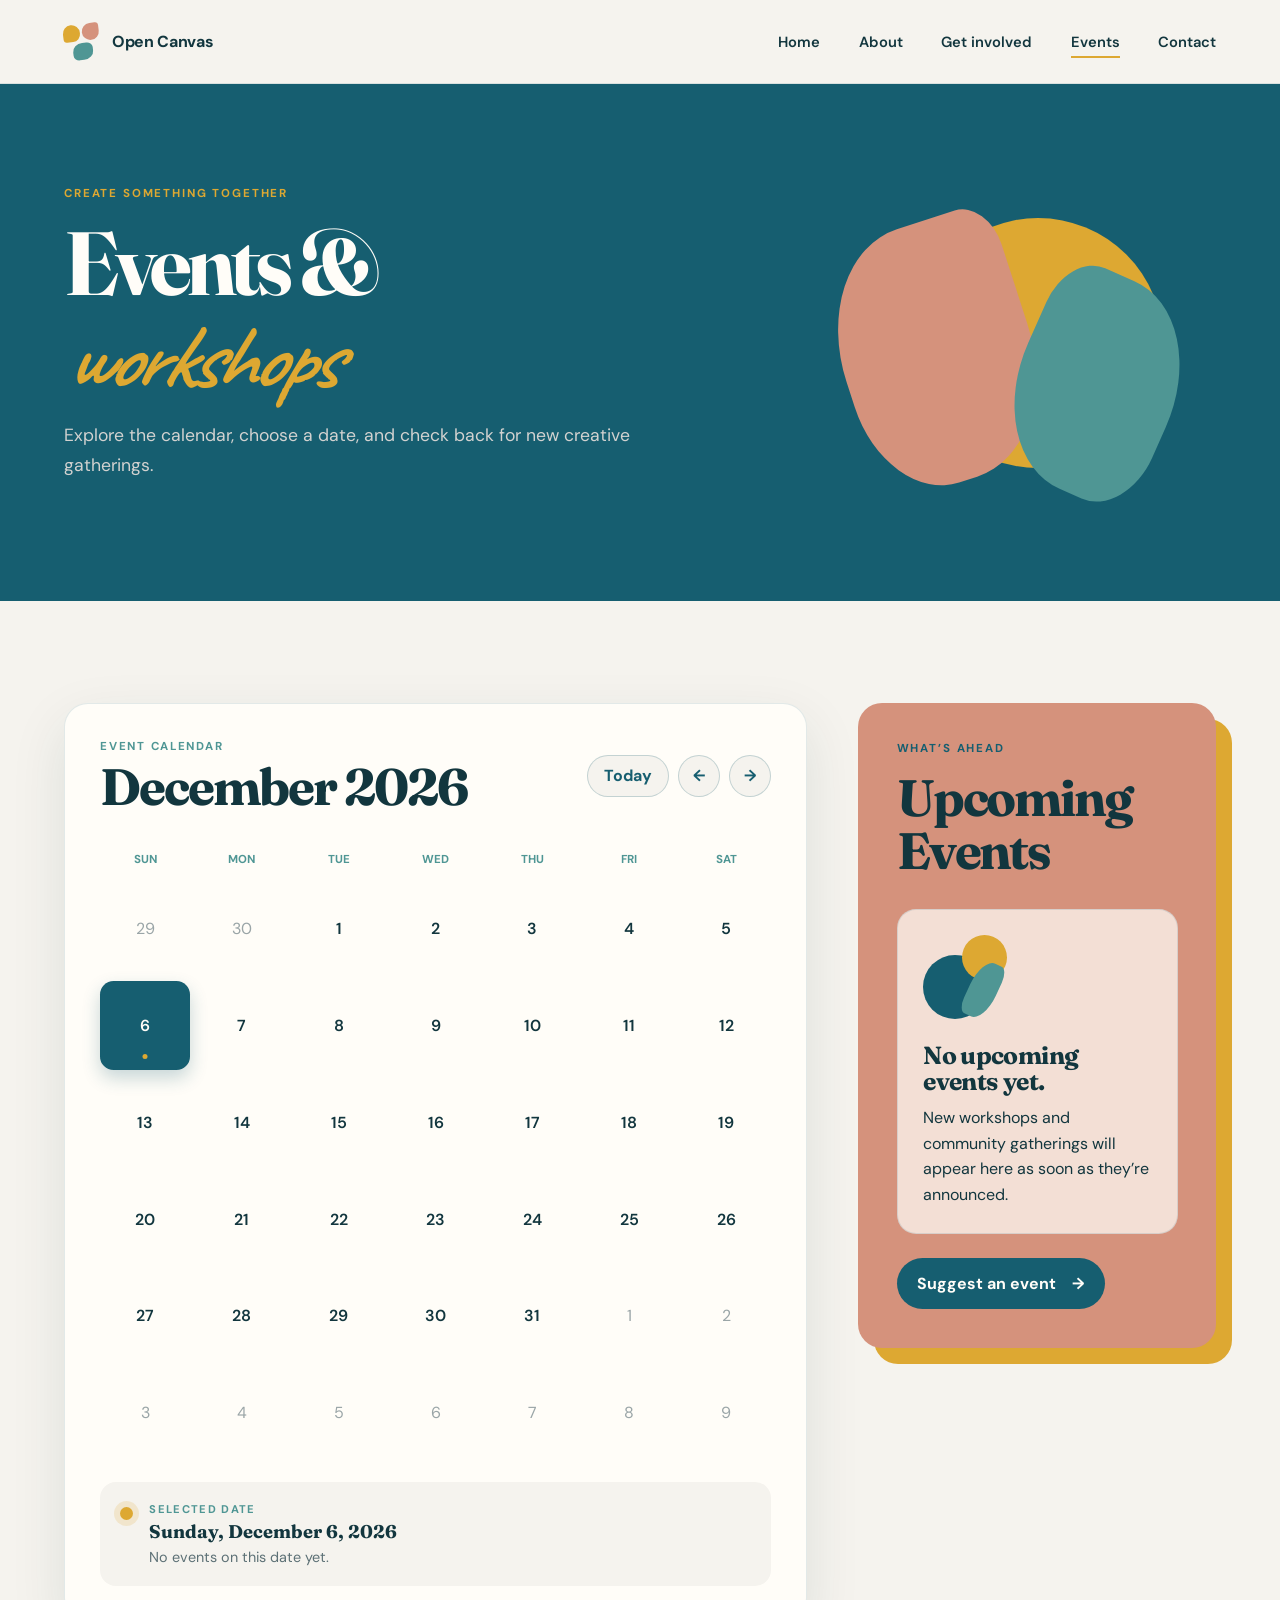
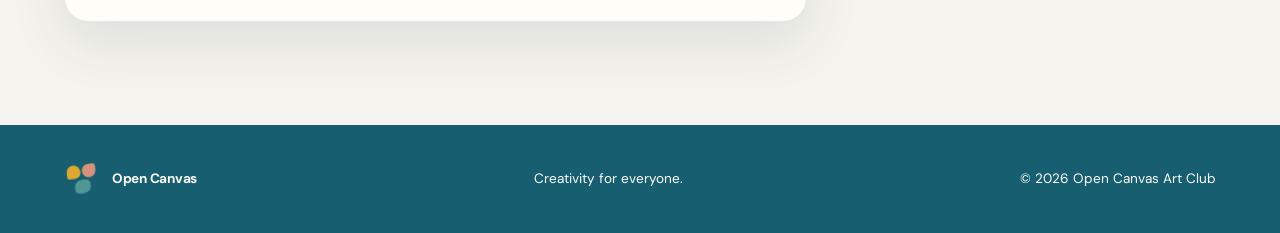
==== events.html @ 35fe40c4 "Add files via upload" ====
<!doctype html>
<html lang="en">
  <head>
    <meta charset="UTF-8" />
    <meta name="viewport" content="width=device-width, initial-scale=1.0" />
    <meta name="description" content="Explore upcoming Open Canvas Art Club workshops and community events." />
    <title>Events | Open Canvas Art Club</title>
    <link rel="preconnect" href="https://fonts.googleapis.com" />
    <link rel="preconnect" href="https://fonts.gstatic.com" crossorigin />
    <link href="https://fonts.googleapis.com/css2?family=Caveat:wght@600&family=DM+Sans:wght@400;500;600;700&family=Fraunces:opsz,wght@9..144,600;9..144,700;9..144,900&display=swap" rel="stylesheet" />
    <link rel="stylesheet" href="styles.css" />
    <link rel="stylesheet" href="events.css" />
    <script src="events.js" defer></script>
  </head>
  <body class="events-body">
    <header class="site-header">
      <a class="brand" href="index.html#home" aria-label="Open Canvas home">
        <span class="brand-mark" aria-hidden="true"><i></i><i></i><i></i></span>
        <span>Open Canvas</span>
      </a>
      <button class="menu-toggle" type="button" aria-label="Open navigation" aria-expanded="false" aria-controls="site-nav">
        <span></span><span></span><span></span>
      </button>
      <nav id="site-nav" class="site-nav" aria-label="Main navigation">
        <a href="index.html#home">Home</a>
        <a href="index.html#about">About</a>
        <a href="index.html#get-involved">Get involved</a>
        <a class="active" href="events.html" aria-current="page">Events</a>
        <a href="index.html#contact">Contact</a>
      </nav>
    </header>

    <main>
      <section class="events-hero">
        <div>
          <p class="eyebrow">Create something together</p>
          <h1>Events &amp;<br /><em>workshops</em></h1>
          <p>Explore the calendar, choose a date, and check back for new creative gatherings.</p>
        </div>
        <div class="events-hero-art" aria-hidden="true">
          <span></span><span></span><span></span>
        </div>
      </section>

      <section class="events-content" aria-labelledby="calendar-heading">
        <div class="calendar-card">
          <div class="calendar-toolbar">
            <div>
              <p class="calendar-kicker">Event calendar</p>
              <h2 id="calendar-heading"><span id="month-label"></span></h2>
            </div>
            <div class="calendar-actions">
              <button id="today-button" class="today-button" type="button">Today</button>
              <button id="previous-month" class="month-button" type="button" aria-label="Previous month">←</button>
              <button id="next-month" class="month-button" type="button" aria-label="Next month">→</button>
            </div>
          </div>

          <div class="weekdays" aria-hidden="true">
            <span>Sun</span><span>Mon</span><span>Tue</span><span>Wed</span><span>Thu</span><span>Fri</span><span>Sat</span>
          </div>
          <div id="calendar-days" class="calendar-days" role="grid" aria-label="Calendar dates"></div>

          <div class="selected-date" aria-live="polite">
            <span class="selected-date-mark" aria-hidden="true"></span>
            <div>
              <small>Selected date</small>
              <strong id="selected-date-label"></strong>
              <p id="selected-date-status">No events on this date yet.</p>
            </div>
          </div>
        </div>

        <aside class="upcoming-card" aria-labelledby="upcoming-heading">
          <p class="eyebrow">What’s ahead</p>
          <h2 id="upcoming-heading">Upcoming Events</h2>
          <div class="empty-events">
            <div class="empty-events-art" aria-hidden="true"><i></i><i></i><i></i></div>
            <h3>No upcoming events yet.</h3>
            <p>New workshops and community gatherings will appear here as soon as they’re announced.</p>
          </div>
          <a class="button suggest-button" href="index.html#contact">Suggest an event <span aria-hidden="true">→</span></a>
        </aside>
      </section>
    </main>

    <footer>
      <a class="brand brand-footer" href="index.html#home"><span class="brand-mark" aria-hidden="true"><i></i><i></i><i></i></span><span>Open Canvas</span></a>
      <p>Creativity for everyone.</p>
      <p>© <span id="year"></span> Open Canvas Art Club</p>
    </footer>
  </body>
</html>
---- styles.css ----
:root {
  --deep: #165e70;
  --teal: #4f9694;
  --paper: #f5f3ee;
  --soft: #d2d2d0;
  --gold: #dda832;
  --clay: #d5927c;
  --ink: #12363e;
  --white: #fffdf8;
  --radius: 1.5rem;
}

* { box-sizing: border-box; }
html { scroll-behavior: smooth; }
body { margin: 0; background: var(--paper); color: var(--ink); font-family: "DM Sans", sans-serif; }
a { color: inherit; }
.site-header { min-height: 84px; display: flex; align-items: center; justify-content: space-between; padding: 0 5vw; background: var(--paper); position: sticky; top: 0; z-index: 20; border-bottom: 1px solid rgba(22,94,112,.12); }
.brand { display: inline-flex; align-items: center; gap: .75rem; text-decoration: none; font-weight: 700; letter-spacing: -.02em; }
.brand-mark { width: 36px; height: 36px; display: grid; grid-template-columns: repeat(2,1fr); gap: 2px; transform: rotate(-7deg); }
.brand-mark i { display: block; border-radius: 50% 50% 45% 20%; background: var(--gold); }
.brand-mark i:nth-child(2) { background: var(--clay); border-radius: 50% 20% 50% 50%; }
.brand-mark i:nth-child(3) { background: var(--teal); grid-column: 1 / -1; width: 55%; justify-self: center; border-radius: 50% 30%; }
.site-nav { display: flex; align-items: center; gap: clamp(1.25rem,3vw,2.5rem); }
.site-nav a { text-decoration: none; font-size: .92rem; font-weight: 600; position: relative; }
.site-nav a::after { content: ""; position: absolute; left: 0; bottom: -.4rem; width: 0; height: 2px; background: var(--gold); transition: width .2s; }
.site-nav a:hover::after, .site-nav a:focus-visible::after { width: 100%; }
.menu-toggle { display: none; border: 0; background: none; padding: .5rem; }
.menu-toggle span { display: block; width: 25px; height: 2px; margin: 5px; background: var(--deep); }

.hero { min-height: calc(100vh - 84px); display: grid; grid-template-columns: .9fr 1.1fr; align-items: center; gap: 5vw; padding: clamp(4rem,8vw,7rem) 5vw; overflow: hidden; }
.eyebrow { text-transform: uppercase; letter-spacing: .16em; font-size: .72rem; font-weight: 700; color: var(--deep); margin: 0 0 1rem; }
h1,h2,h3 { font-family: "Fraunces", serif; margin-top: 0; line-height: 1.02; }
h1 { font-size: clamp(3.4rem,7vw,7.2rem); letter-spacing: -.055em; margin-bottom: 1.5rem; }
h1 em { color: var(--clay); font-family: "Caveat", cursive; font-weight: 600; }
h1 strong { font-weight: 900; }
h2 { font-size: clamp(2.5rem,5vw,4.6rem); letter-spacing: -.04em; margin-bottom: 1.25rem; }
h3 { font-size: 1.75rem; letter-spacing: -.025em; }
.hero-intro { font-family: "Fraunces", serif; font-size: clamp(1.25rem,2vw,1.65rem); font-style: italic; font-weight: 600; max-width: 33rem; line-height: 1.45; margin-bottom: 2rem; }
.button { display: inline-flex; align-items: center; gap: 1rem; padding: .95rem 1.3rem; border-radius: 999px; text-decoration: none; font-weight: 700; }
.button-primary { background: var(--deep); color: var(--white); }
.button-primary:hover { background: var(--teal); }
.hero-art { min-height: 580px; border-radius: 50% 48% 46% 52% / 42% 46% 54% 58%; background: var(--teal); position: relative; transform: rotate(2deg); box-shadow: 26px 28px 0 var(--soft); }
.sun { position: absolute; width: 35%; aspect-ratio: 1; border-radius: 50%; background: var(--gold); top: 10%; right: 9%; }
.paper { position: absolute; border-radius: 48% 52% 55% 45%; }
.paper-one { width: 50%; height: 66%; left: 13%; bottom: 8%; background: var(--deep); transform: rotate(-15deg); }
.paper-two { width: 42%; height: 45%; left: 36%; bottom: 16%; background: var(--clay); transform: rotate(20deg); }
.paper-three { width: 28%; height: 38%; left: 21%; top: 18%; background: var(--paper); transform: rotate(8deg); }
.scribble { position: absolute; right: 9%; bottom: 9%; color: var(--white); font-family: "Fraunces",serif; font-style: italic; font-size: clamp(1.4rem,3vw,2.5rem); transform: rotate(-7deg); }

.section-pad { padding: clamp(5rem,10vw,9rem) 5vw; }
.mission { background: var(--deep); color: var(--white); display: grid; grid-template-columns: 1fr 1fr; gap: 8vw; align-items: center; }
.mission .eyebrow { color: var(--gold); }
.mission-copy p:last-child { font-size: clamp(1.05rem,1.6vw,1.25rem); line-height: 1.8; }
.studio-photo { min-height: 560px; background: var(--soft); position: relative; border-radius: 45% 45% 8% 8%; overflow: hidden; box-shadow: -20px 20px 0 var(--gold); }
.studio-photo::before { content: ""; position: absolute; width: 85%; height: 36%; background: #b9b9b5; left: 7%; bottom: 12%; transform: skewY(-7deg); }
.studio-photo span { position: absolute; left: 8%; top: 8%; color: var(--deep); font-family: "Fraunces",serif; font-size: 1.2rem; font-style: italic; }
.paint { position: absolute; border-radius: 50%; z-index: 2; }
.paint-one { width: 170px; height: 150px; background: var(--clay); left: 18%; bottom: 23%; }
.paint-two { width: 120px; height: 100px; background: var(--gold); right: 18%; bottom: 20%; }
.paint-three { width: 90px; height: 120px; background: var(--teal); left: 43%; bottom: 30%; }
.brush { position: absolute; width: 18px; height: 230px; border-radius: 10px; background: #8b6547; bottom: 25%; z-index: 3; transform-origin: bottom; }
.brush::after { content: ""; position: absolute; top: -34px; left: -7px; width: 32px; height: 48px; border-radius: 50% 50% 20% 20%; background: var(--deep); }
.brush-one { left: 42%; transform: rotate(-22deg); }
.brush-two { right: 30%; transform: rotate(17deg); }

.involved { background: var(--white); }
.section-heading { display: flex; align-items: flex-end; justify-content: space-between; gap: 2rem; margin-bottom: 3rem; }
.section-heading h2 { margin-bottom: 0; }
.section-heading > p { max-width: 30rem; line-height: 1.6; }
.involvement-grid { display: grid; grid-template-columns: repeat(3,1fr); gap: 1.25rem; }
.involvement-card { min-height: 420px; padding: 2rem; display: flex; flex-direction: column; border-radius: var(--radius); position: relative; overflow: hidden; transition: transform .25s, box-shadow .25s; }
.involvement-card:hover { transform: translateY(-6px); box-shadow: 0 20px 40px rgba(18,54,62,.12); }
.workshops { background: var(--gold); }
.volunteering { background: var(--teal); color: var(--white); }
.donations { background: var(--clay); }
.card-number { font-size: .75rem; letter-spacing: .16em; }
.card-icon { font-size: 4.5rem; margin: auto 0 1.5rem; }
.involvement-card h3 { margin-bottom: .7rem; }
.involvement-card p { line-height: 1.6; margin-top: 0; }
.involvement-card a { font-weight: 700; margin-top: auto; text-decoration-thickness: 1px; text-underline-offset: 4px; }

.art-stories { background: var(--soft); }
.story-grid { display: grid; grid-template-columns: repeat(3,1fr); gap: 1.25rem; }
.story-card { display: flex; flex-direction: column; background: var(--paper); border-radius: var(--radius); overflow: hidden; }
.fact-photo { height: 280px; flex: 0 0 auto; background-image: url("art-facts-triptych.png"); background-repeat: no-repeat; background-size: 300% auto; }
.fact-photo-one { background-position: left center; }
.fact-photo-two { background-position: center center; }
.fact-photo-three { background-position: right center; }
.story-copy { display: flex; flex: 1; flex-direction: column; padding: 1.7rem; }
.story-copy > span { color: var(--deep); font-size: .7rem; letter-spacing: .14em; text-transform: uppercase; font-weight: 700; }
.story-copy h3 { margin: 1rem 0; line-height: 1.15; }
.story-copy p { line-height: 1.6; margin-top: 0; }
.fact-source { align-self: flex-start; margin-top: auto; padding-top: .8rem; color: var(--deep); font-size: .8rem; font-weight: 700; text-decoration-thickness: 1px; text-underline-offset: 4px; }

.follow { text-align: center; background: var(--paper); }
.follow > p:not(.eyebrow) { max-width: 38rem; margin: 0 auto 2.5rem; font-size: 1.1rem; line-height: 1.6; }
.social-links { display: flex; justify-content: center; flex-wrap: wrap; gap: 1rem; }
.social-links a { min-width: 145px; min-height: 135px; display: inline-flex; flex-direction: column; justify-content: center; align-items: center; gap: .8rem; padding: 1.25rem; background: var(--white); border: 1px solid rgba(22,94,112,.22); border-radius: 1.25rem; text-decoration: none; font-weight: 700; box-shadow: 0 8px 24px rgba(18,54,62,.08); transition: transform .2s, background .2s, color .2s; }
.social-links a:hover { background: var(--deep); color: var(--white); }
.social-links a:hover { transform: translateY(-5px); }
.social-links i { font-size: 3.25rem; width: auto; text-align: center; }
.social-links a:nth-child(1) i { background: linear-gradient(135deg, #833ab4, #fd1d1d 55%, #fcb045); background-clip: text; -webkit-background-clip: text; color: transparent; -webkit-text-fill-color: transparent; }
.social-links a:nth-child(2) i { color: #ff0000; }
.social-links a:nth-child(3) i { color: #1877f2; }
.contact { display: grid; grid-template-columns: .8fr 1.2fr; align-items: start; gap: clamp(3rem,8vw,7rem); background: var(--deep); color: var(--white); }
.contact .eyebrow { color: var(--gold); }
.contact-intro { position: sticky; top: 120px; }
.contact-intro > p:not(.eyebrow) { font-size: 1.08rem; line-height: 1.7; color: var(--soft); }
.contact-note { display: flex; flex-direction: column; gap: .4rem; margin-top: 2rem; padding: 1.4rem; color: var(--ink); background: var(--gold); border-radius: 1rem; }
.contact-note span { font-size: .92rem; line-height: 1.55; }
.contact-form { display: grid; gap: 1.25rem; padding: clamp(1.5rem,4vw,2.7rem); color: var(--ink); text-align: left; background: var(--white); border-radius: var(--radius); box-shadow: 0 24px 65px rgba(0,0,0,.2); }
.form-row { display: grid; grid-template-columns: 1fr 1fr; gap: 1.1rem; }
.form-field { display: grid; gap: .5rem; }
.form-field label { color: var(--deep); font-size: .86rem; font-weight: 700; }
.form-field input { width: 100%; padding: .9rem 1rem; color: var(--ink); background: var(--paper); border: 1px solid var(--soft); border-radius: .7rem; font: inherit; outline: none; transition: border-color .2s, box-shadow .2s; }
.form-field input:focus { border-color: var(--teal); box-shadow: 0 0 0 3px rgba(79,150,148,.18); }
.form-submit { justify-self: start; border: 0; background: var(--gold); color: var(--ink); cursor: pointer; }
.form-submit:hover { background: var(--clay); }
.form-submit:disabled { cursor: wait; opacity: .7; }
.form-status { min-height: 1.5em; margin: -.4rem 0 0; color: #28764a; font-size: .92rem; font-weight: 700; }
.form-status.error { color: #a62e24; }
footer { background: var(--deep); color: var(--white); padding: 2rem 5vw; display: flex; align-items: center; justify-content: space-between; gap: 2rem; font-size: .85rem; }
.brand-footer .brand-mark { transform: scale(.8) rotate(-7deg); }

@media (max-width: 900px) {
  .hero, .mission, .contact { grid-template-columns: 1fr; }
  .hero { padding-top: 5rem; }
  .hero-art { min-height: 480px; }
  .mission-copy { order: -1; }
  .studio-photo { min-height: 460px; }
  .involvement-grid, .story-grid { grid-template-columns: 1fr; }
  .involvement-card { min-height: 340px; }
  .story-card { display: grid; grid-template-columns: .9fr 1.1fr; }
  .fact-photo { height: 100%; min-height: 320px; }
  .contact-intro { position: static; }
}

@media (max-width: 640px) {
  .site-header { min-height: 72px; }
  .menu-toggle { display: block; cursor: pointer; }
  .site-nav { display: none; position: absolute; left: 0; right: 0; top: 72px; background: var(--paper); padding: 1.5rem 5vw 2rem; flex-direction: column; align-items: flex-start; box-shadow: 0 14px 20px rgba(18,54,62,.1); }
  .site-nav.open { display: flex; }
  .hero { min-height: auto; padding-top: 4rem; }
  .hero-art { min-height: 360px; box-shadow: 14px 15px 0 var(--soft); }
  .section-heading { display: block; }
  .story-card { display: block; }
  .fact-photo { height: 260px; min-height: 0; }
  .form-row { grid-template-columns: 1fr; }
  footer { flex-direction: column; text-align: center; }
}

@media (prefers-reduced-motion: reduce) {
  html { scroll-behavior: auto; }
  *, *::before, *::after { transition-duration: .01ms !important; }
}
---- events.css ----
.events-body { background: var(--paper); }
.site-nav a.active::after { width: 100%; }
.events-hero { min-height: 440px; display: grid; grid-template-columns: 1fr .8fr; align-items: center; gap: 5vw; padding: clamp(4rem,8vw,7rem) 5vw; overflow: hidden; background: var(--deep); color: var(--white); }
.events-hero .eyebrow { color: var(--gold); }
.events-hero h1 { margin-bottom: 1rem; font-size: clamp(3.6rem,7vw,6.7rem); }
.events-hero h1 em { color: var(--gold); }
.events-hero > div:first-child > p:last-child { max-width: 38rem; color: var(--soft); font-size: 1.1rem; line-height: 1.7; }
.events-hero-art { min-height: 270px; position: relative; }
.events-hero-art span { position: absolute; display: block; border-radius: 50%; }
.events-hero-art span:nth-child(1) { width: 250px; aspect-ratio: 1; right: 11%; top: 4%; background: var(--gold); }
.events-hero-art span:nth-child(2) { width: 190px; height: 260px; right: 38%; top: 6%; background: var(--clay); border-radius: 50% 18% 50% 40%; transform: rotate(-18deg); }
.events-hero-art span:nth-child(3) { width: 160px; height: 220px; right: 8%; top: 25%; background: var(--teal); border-radius: 25% 55% 30% 55%; transform: rotate(24deg); }

.events-content { display: grid; grid-template-columns: minmax(0,1.35fr) minmax(300px,.65fr); align-items: start; gap: clamp(1.5rem,4vw,3.5rem); padding: clamp(4rem,8vw,7rem) 5vw; }
.calendar-card { padding: clamp(1.25rem,3vw,2.2rem); background: var(--white); border: 1px solid rgba(22,94,112,.12); border-radius: var(--radius); box-shadow: 0 20px 55px rgba(18,54,62,.1); }
.calendar-toolbar { display: flex; align-items: center; justify-content: space-between; gap: 1.5rem; margin-bottom: 2rem; }
.calendar-kicker { margin: 0 0 .4rem; color: var(--teal); font-size: .72rem; font-weight: 700; letter-spacing: .15em; text-transform: uppercase; }
.calendar-toolbar h2 { margin: 0; font-size: clamp(2rem,4vw,3.2rem); }
.calendar-actions { display: flex; align-items: center; gap: .55rem; }
.calendar-actions button { min-height: 42px; border: 1px solid rgba(22,94,112,.22); background: var(--paper); color: var(--deep); font: inherit; font-weight: 700; cursor: pointer; transition: transform .2s,background .2s,color .2s; }
.calendar-actions button:hover { transform: translateY(-2px); background: var(--deep); color: var(--white); }
.today-button { padding: 0 1rem; border-radius: 999px; }
.month-button { width: 42px; border-radius: 50%; font-size: 1.05rem; }
.weekdays, .calendar-days { display: grid; grid-template-columns: repeat(7,1fr); gap: .45rem; }
.weekdays { margin-bottom: .6rem; }
.weekdays span { padding: .45rem 0; color: var(--teal); font-size: .72rem; font-weight: 700; text-align: center; text-transform: uppercase; }
.calendar-day { position: relative; aspect-ratio: 1; display: grid; place-items: center; border: 0; border-radius: .85rem; background: transparent; color: var(--ink); font: inherit; font-weight: 600; cursor: pointer; transition: transform .16s,background .16s,color .16s; }
.calendar-day:hover, .calendar-day:focus-visible { background: var(--soft); transform: translateY(-2px); outline: none; }
.calendar-day.outside-month { color: #9aa5a7; font-weight: 400; }
.calendar-day.today::after { content: ""; width: 5px; height: 5px; position: absolute; left: 50%; bottom: 13%; border-radius: 50%; background: var(--gold); transform: translateX(-50%); }
.calendar-day.selected { background: var(--deep); color: var(--white); box-shadow: 0 8px 18px rgba(22,94,112,.24); }
.calendar-day.selected::after { background: var(--gold); }
.selected-date { display: flex; align-items: flex-start; gap: 1rem; margin-top: 1.5rem; padding: 1.25rem; background: var(--paper); border-radius: 1rem; }
.selected-date-mark { width: 13px; height: 13px; flex: 0 0 auto; margin-top: .35rem; border-radius: 50%; background: var(--gold); box-shadow: 0 0 0 6px rgba(221,168,50,.18); }
.selected-date small { display: block; margin-bottom: .25rem; color: var(--teal); font-size: .7rem; font-weight: 700; letter-spacing: .12em; text-transform: uppercase; }
.selected-date strong { display: block; font-family: "Fraunces",serif; font-size: 1.15rem; }
.selected-date p { margin: .35rem 0 0; color: #5c7075; font-size: .9rem; }

.upcoming-card { position: sticky; top: 110px; padding: clamp(1.5rem,3vw,2.5rem); background: var(--clay); border-radius: var(--radius); box-shadow: 16px 16px 0 var(--gold); }
.upcoming-card h2 { margin-bottom: 2rem; font-size: clamp(2.5rem,4vw,4rem); }
.empty-events { padding: 1.6rem; background: rgba(255,253,248,.72); border: 1px solid rgba(22,94,112,.12); border-radius: 1.2rem; }
.empty-events-art { width: 84px; height: 84px; position: relative; margin-bottom: 1.5rem; }
.empty-events-art i { position: absolute; display: block; border-radius: 50%; }
.empty-events-art i:nth-child(1) { width: 64px; height: 64px; left: 0; bottom: 0; background: var(--deep); }
.empty-events-art i:nth-child(2) { width: 45px; height: 45px; right: 0; top: 0; background: var(--gold); }
.empty-events-art i:nth-child(3) { width: 28px; height: 58px; right: 10px; bottom: 0; background: var(--teal); border-radius: 50% 25%; transform: rotate(25deg); }
.empty-events h3 { margin-bottom: .7rem; font-size: 1.55rem; }
.empty-events p { margin: 0; line-height: 1.6; }
.suggest-button { margin-top: 1.5rem; background: var(--deep); color: var(--white); }
.suggest-button:hover { background: var(--teal); }

@media (max-width: 900px) {
  .events-hero { grid-template-columns: 1fr; }
  .events-hero-art { display: none; }
  .events-content { grid-template-columns: 1fr; }
  .upcoming-card { position: static; box-shadow: 10px 10px 0 var(--gold); }
}

@media (max-width: 640px) {
  .events-hero { min-height: 380px; padding: 4rem 5vw; }
  .calendar-toolbar { align-items: flex-start; flex-direction: column; }
  .calendar-actions { width: 100%; }
  .today-button { margin-right: auto; }
  .weekdays, .calendar-days { gap: .2rem; }
  .weekdays span { font-size: .62rem; }
  .calendar-day { border-radius: .6rem; font-size: .86rem; }
  .calendar-day.today::after { bottom: 8%; }
}
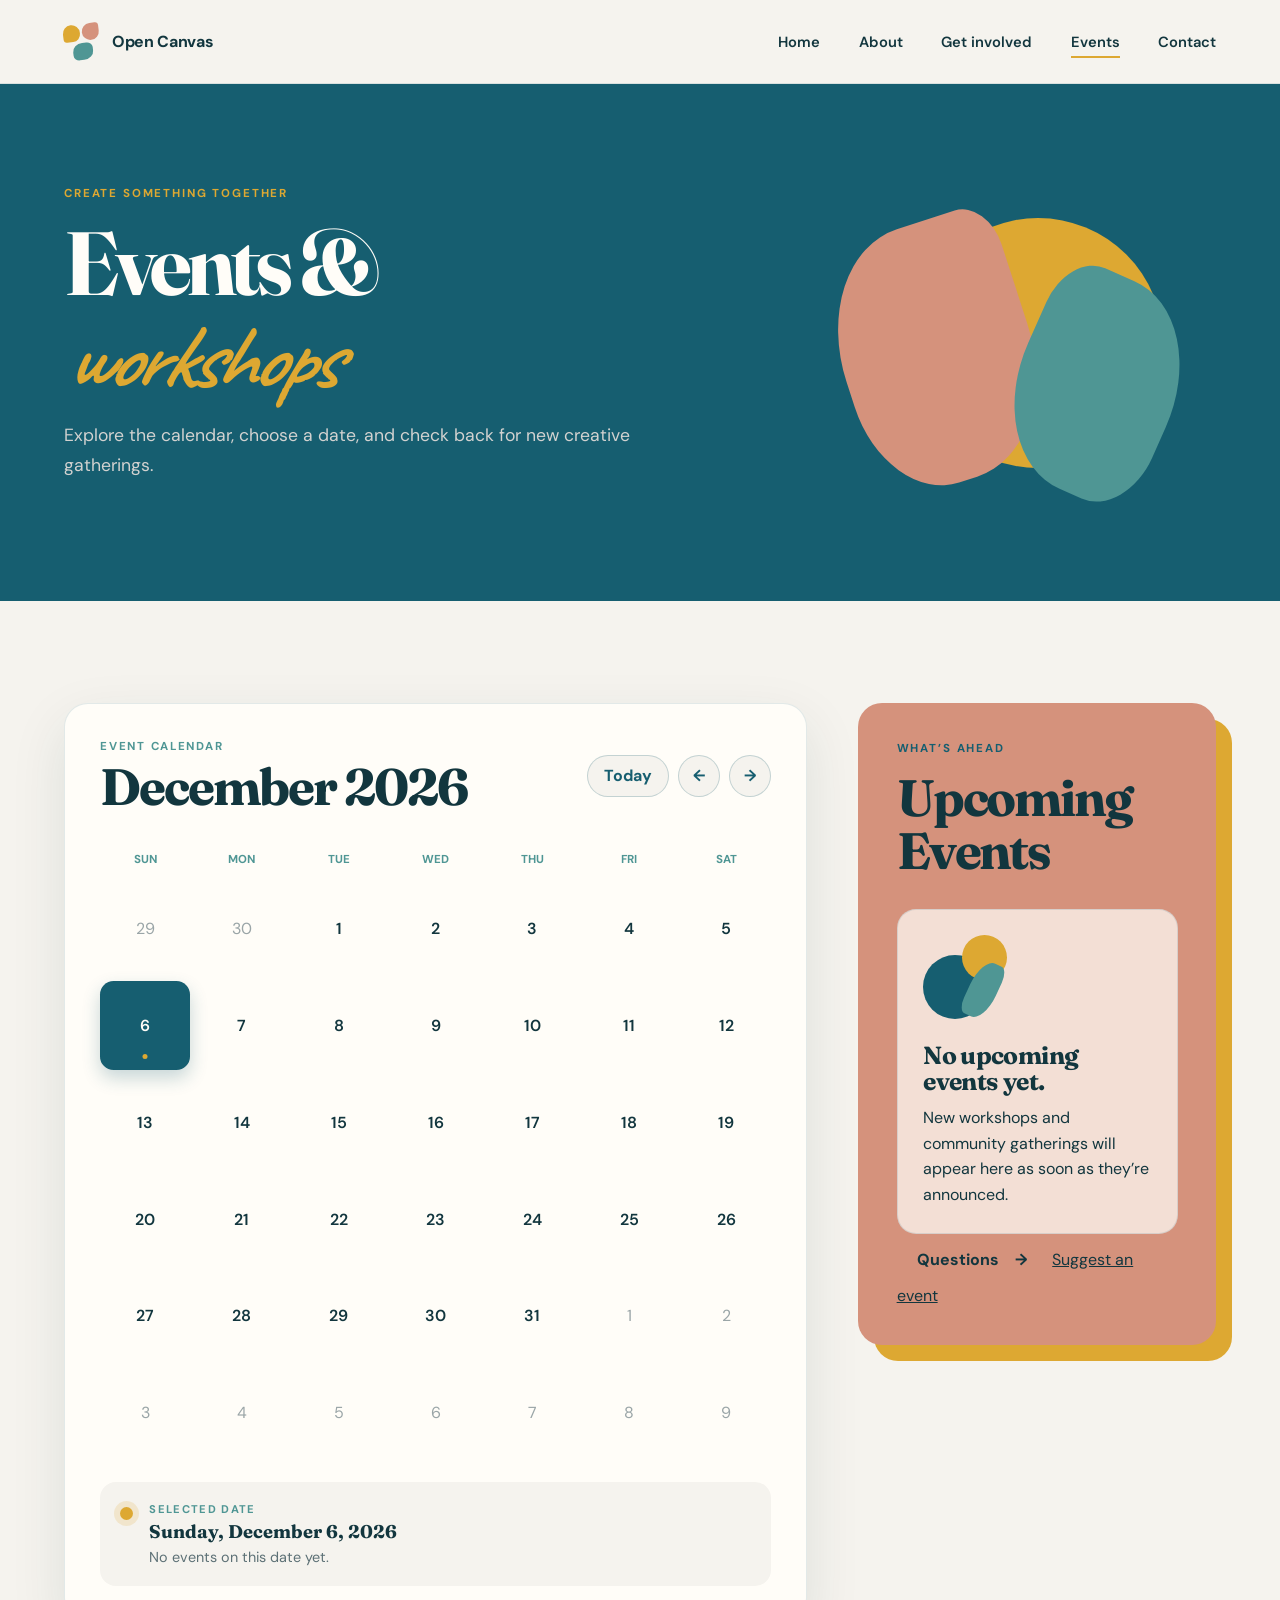
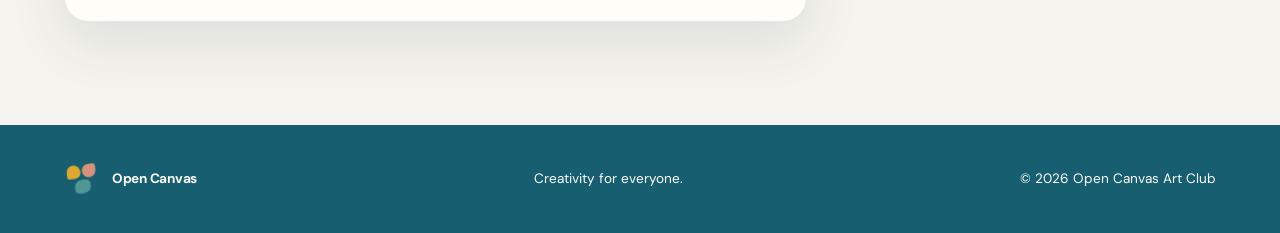
==== commit 98172231: "Update events.html" ====
--- a/events.html
+++ b/events.html
@@ -79,7 +79,10 @@
             <h3>No upcoming events yet.</h3>
             <p>New workshops and community gatherings will appear here as soon as they’re announced.</p>
           </div>
-          <a class="button suggest-button" href="index.html#contact">Suggest an event <span aria-hidden="true">→</span></a>
+          <div class="event-actions">
+            <a class="button questions-button" href="index.html#contact">Questions <span aria-hidden="true">→</span></a>
+            <a class="suggest-link" href="index.html#contact">Suggest an event</a>
+          </div>
         </aside>
       </section>
     </main>
